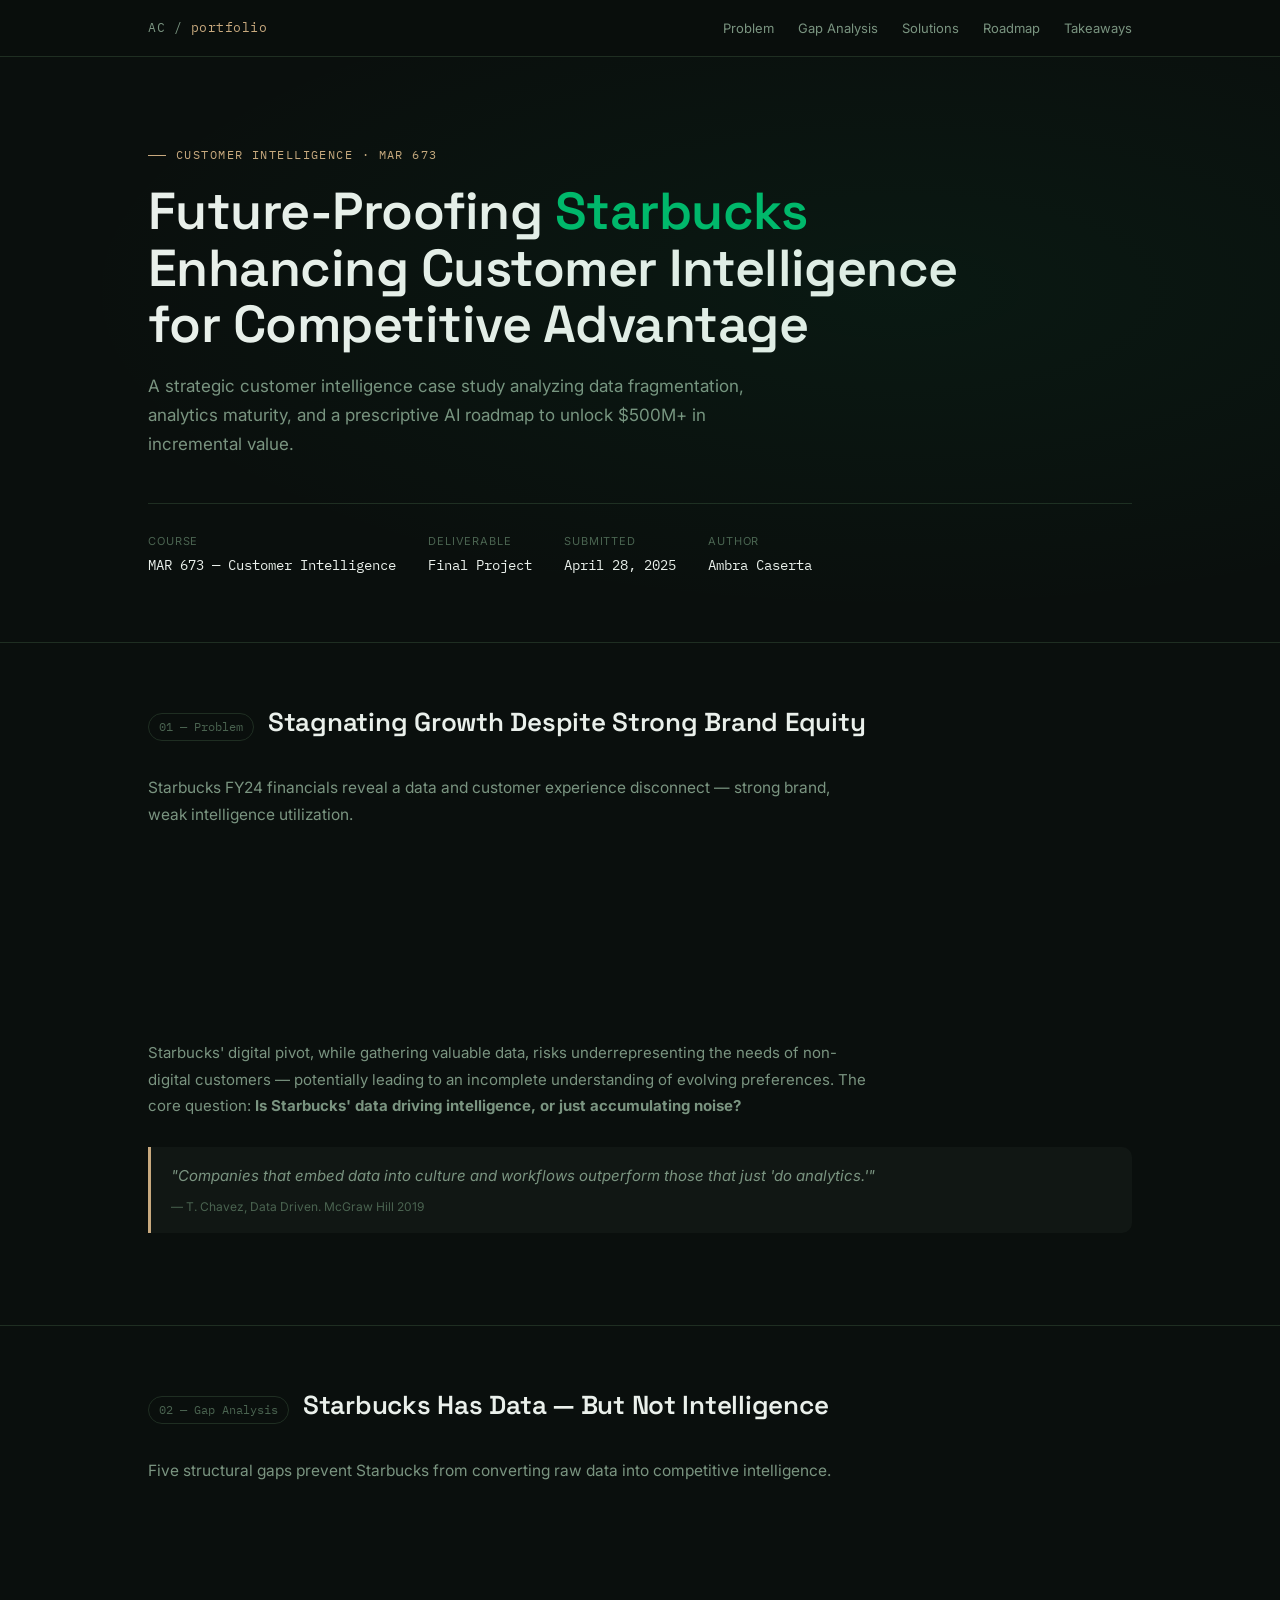
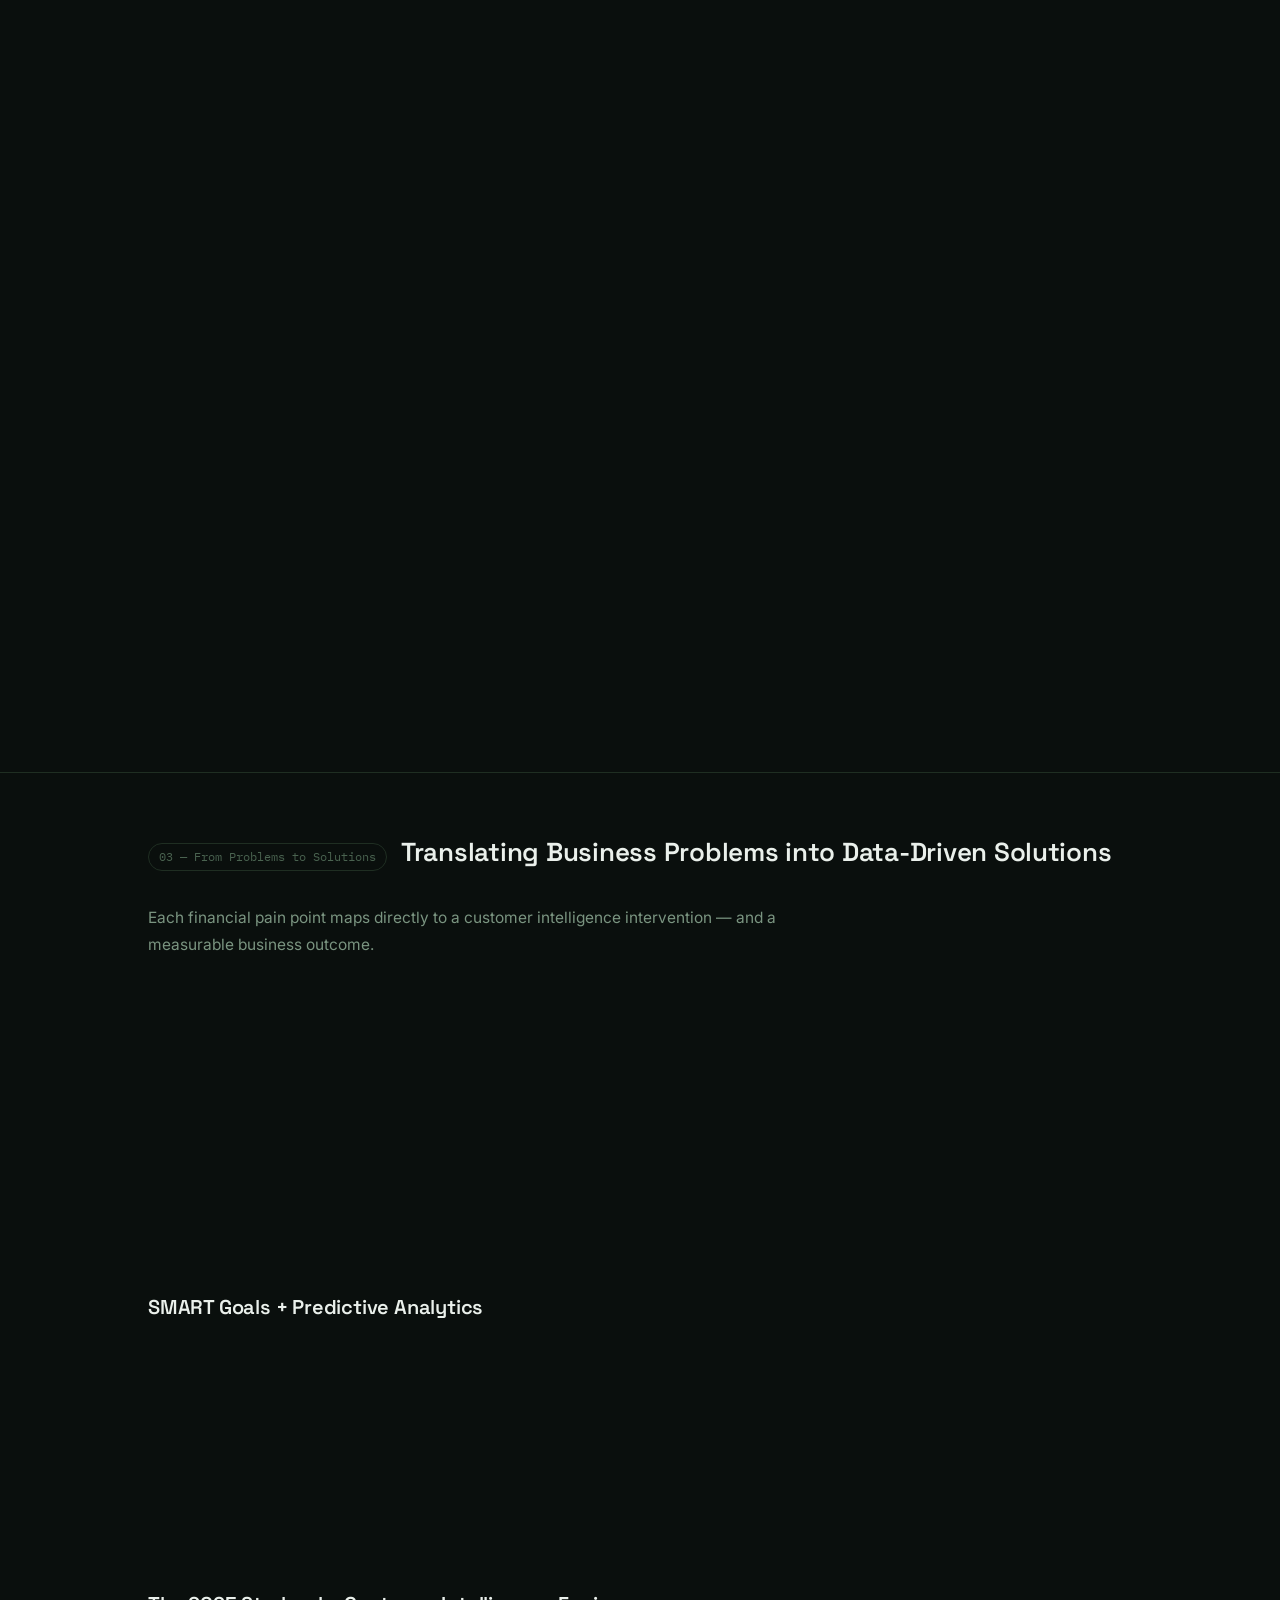
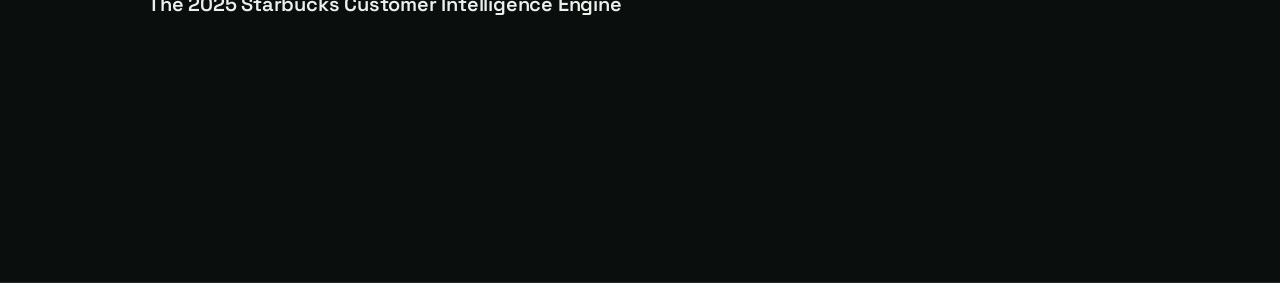
==== projects/Future-proofing-starbucks.html @ 700028c3 "Create Future-proofing-starbucks.html" ====
<!DOCTYPE html>
<html lang="en">
<head>
  <meta charset="UTF-8">
  <meta name="viewport" content="width=device-width, initial-scale=1.0">
  <meta name="description" content="Future-Proofing Starbucks — Customer Intelligence Strategy Case Study by Ambra Caserta">
  <title>Future-Proofing Starbucks — Customer Intelligence Case Study</title>
  <link rel="preconnect" href="https://fonts.googleapis.com">
  <link rel="preconnect" href="https://fonts.gstatic.com" crossorigin>
  <link href="https://fonts.googleapis.com/css2?family=Space+Grotesk:wght@400;500;600;700&family=Inter:wght@400;500;600&family=IBM+Plex+Mono:wght@400;500;600&display=swap" rel="stylesheet">

  <style>
    /* ── Variables ── */
    :root {
      --bg:        #0a0f0d;
      --surface:   #111714;
      --surface-2: #182018;
      --line:      #1f2e22;
      --text:      #eaf0eb;
      --muted:     #7a9480;
      --faint:     #4a6350;
      --green:     #00b86b;
      --green-dim: #007a47;
      --gold:      #c8a97e;
      --gold-dim:  #8a6f4e;
      --warn:      #e4572e;
      --radius:    10px;
    }

    /* ── Reset ── */
    *, *::before, *::after { box-sizing: border-box; margin: 0; padding: 0; }
    img { max-width: 100%; display: block; }
    html { scroll-behavior: smooth; }

    body {
      background: var(--bg);
      color: var(--text);
      font-family: 'Inter', sans-serif;
      line-height: 1.7;
      -webkit-font-smoothing: antialiased;
      -moz-osx-font-smoothing: grayscale;
    }

    h1,h2,h3,h4 {
      font-family: 'Space Grotesk', sans-serif;
      font-weight: 600;
      letter-spacing: -0.01em;
      line-height: 1.2;
    }

    a { color: inherit; text-decoration: none; }
    a:focus, button:focus { outline: 2px solid var(--gold); outline-offset: 3px; }

    .wrap { max-width: 1040px; margin: 0 auto; padding: 0 28px; }

    /* ── Topbar ── */
    .topbar {
      position: sticky; top: 0; z-index: 20;
      background: rgba(10,15,13,0.88);
      backdrop-filter: blur(8px);
      border-bottom: 1px solid var(--line);
    }
    .topbar .wrap {
      display: flex; align-items: center;
      justify-content: space-between; height: 56px;
    }
    .topbar .brand {
      font-family: 'IBM Plex Mono', monospace;
      font-size: 13px; color: var(--muted); letter-spacing: 0.04em;
    }
    .topbar .brand span { color: var(--gold); }
    .topbar nav { display: flex; gap: 24px; font-size: 13px; }
    .topbar nav a { color: var(--muted); transition: color .15s; }
    .topbar nav a:hover { color: var(--gold); }
    @media (max-width:640px) { .topbar nav { display: none; } }

    /* ── Hero ── */
    .hero {
      padding: 88px 0 64px;
      border-bottom: 1px solid var(--line);
      position: relative; overflow: hidden;
    }
    .hero::before {
      content: '';
      position: absolute; inset: 0;
      background: radial-gradient(ellipse at 70% 40%, rgba(0,184,107,0.06) 0%, transparent 65%);
      pointer-events: none;
    }
    .eyebrow {
      font-family: 'IBM Plex Mono', monospace;
      font-size: 12px; color: var(--gold);
      text-transform: uppercase; letter-spacing: 0.12em;
      margin-bottom: 18px;
      display: flex; align-items: center; gap: 10px;
    }
    .eyebrow::before {
      content: ''; width: 18px; height: 1px;
      background: var(--gold); display: inline-block;
    }
    .hero h1 {
      font-size: clamp(30px, 5vw, 52px);
      line-height: 1.08; max-width: 820px;
      color: var(--text);
    }
    .hero h1 em { color: var(--green); font-style: normal; }
    .hero .sub {
      color: var(--muted); font-size: 17px;
      max-width: 600px; margin-top: 20px;
    }
    .hero-meta {
      display: flex; flex-wrap: wrap; gap: 32px;
      margin-top: 44px; padding-top: 28px;
      border-top: 1px solid var(--line);
    }
    .hero-meta div { display: flex; flex-direction: column; gap: 4px; }
    .hero-meta .k {
      font-size: 11px; text-transform: uppercase;
      letter-spacing: 0.08em; color: var(--faint);
    }
    .hero-meta .v {
      font-family: 'IBM Plex Mono', monospace;
      font-size: 14px; color: var(--text);
    }

    /* ── Section Shell ── */
    section.block { padding: 64px 0; border-bottom: 1px solid var(--line); }
    .block-head { display: flex; align-items: baseline; gap: 14px; margin-bottom: 34px; }
    .block-head .tag {
      font-family: 'IBM Plex Mono', monospace; font-size: 12px;
      color: var(--faint); border: 1px solid var(--line);
      border-radius: 20px; padding: 3px 10px; white-space: nowrap;
    }
    .block-head h2 { font-size: 26px; }
    .block p.lede { color: var(--muted); max-width: 700px; font-size: 15.5px; }

    /* ── Problem: KPI Cards ── */
    .kpi-grid {
      display: grid;
      grid-template-columns: repeat(4, 1fr);
      gap: 14px; margin-top: 28px;
    }
    @media (max-width:860px) { .kpi-grid { grid-template-columns: repeat(2,1fr); } }
    @media (max-width:480px) { .kpi-grid { grid-template-columns: 1fr; } }

    .kpi-card {
      background: var(--surface);
      border: 1px solid var(--line);
      border-radius: var(--radius);
      padding: 22px 20px;
      border-top: 3px solid var(--warn);
    }
    .kpi-card .num {
      font-family: 'IBM Plex Mono', monospace;
      font-size: 28px; color: var(--warn); font-weight: 700;
    }
    .kpi-card .lbl { font-size: 13px; color: var(--muted); margin-top: 6px; line-height: 1.4; }

    .problem-text {
      margin-top: 28px; color: var(--muted);
      font-size: 15px; max-width: 720px; line-height: 1.75;
    }

    /* ── Gap Analysis ── */
    .gap-grid {
      display: grid;
      grid-template-columns: repeat(auto-fit, minmax(220px,1fr));
      gap: 14px; margin-top: 28px;
    }
    .gap-card {
      background: var(--surface);
      border: 1px solid var(--line);
      border-radius: var(--radius);
      padding: 22px 20px;
    }
    .gap-card .icon { font-size: 22px; margin-bottom: 10px; }
    .gap-card h3 { font-size: 15px; margin-bottom: 8px; color: var(--gold); }
    .gap-card p { font-size: 13.5px; color: var(--muted); margin: 0; }

    /* ── Maturity Benchmarking ── */
    .bench-wrap {
      background: var(--surface);
      border: 1px solid var(--line);
      border-radius: var(--radius);
      padding: 28px 26px; margin-top: 28px;
    }
    .bench-wrap h3 { font-size: 16px; margin-bottom: 20px; }
    .bench-row {
      display: flex; align-items: center;
      gap: 14px; margin-bottom: 14px;
    }
    .bench-label {
      font-family: 'IBM Plex Mono', monospace;
      font-size: 13px; min-width: 110px; color: var(--text);
    }
    .bench-bar-wrap { flex: 1; background: var(--line); border-radius: 4px; height: 10px; }
    .bench-bar { height: 10px; border-radius: 4px; transition: width 1s ease; }
    .bench-bar.sbux  { background: var(--green); }
    .bench-bar.dunkin{ background: var(--muted); }
    .bench-bar.mccafe{ background: var(--gold); }
    .bench-bar.pret  { background: var(--faint); }
    .bench-score {
      font-family: 'IBM Plex Mono', monospace;
      font-size: 13px; color: var(--muted); min-width: 40px; text-align: right;
    }
    .bench-note {
      margin-top: 18px; font-size: 13px; color: var(--faint);
      border-left: 2px solid var(--line); padding-left: 12px; line-height: 1.6;
    }

    /* ── Solution Bridge ── */
    .bridge-grid {
      display: grid;
      grid-template-columns: repeat(3,1fr);
      gap: 1px; background: var(--line);
      border: 1px solid var(--line);
      border-radius: var(--radius);
      overflow: hidden; margin-top: 28px;
    }
    @media (max-width:720px) { .bridge-grid { grid-template-columns: 1fr; } }
    .bridge-col { background: var(--surface); padding: 24px 22px; }
    .bridge-col .col-tag {
      font-family: 'IBM Plex Mono', monospace;
      font-size: 11px; text-transform: uppercase;
      letter-spacing: 0.1em; color: var(--gold);
      margin-bottom: 14px;
    }
    .bridge-col ul { padding-left: 16px; }
    .bridge-col li { font-size: 13.5px; color: var(--muted); margin-bottom: 8px; line-height: 1.55; }

    /* ── Future State Pillars ── */
    .pillars-grid {
      display: grid;
      grid-template-columns: repeat(auto-fit, minmax(220px,1fr));
      gap: 14px; margin-top: 28px;
    }
    .pillar-card {
      background: var(--surface);
      border: 1px solid var(--line);
      border-top: 3px solid var(--green);
      border-radius: var(--radius);
      padding: 22px 20px;
    }
    .pillar-card .icon { font-size: 22px; margin-bottom: 12px; }
    .pillar-card h3 { font-size: 15px; margin-bottom: 8px; }
    .pillar-card p { font-size: 13px; color: var(--muted); margin: 0; }

    /* ── Roadmap ── */
    .roadmap-grid {
      display: grid;
      grid-template-columns: repeat(4,1fr);
      gap: 1px; background: var(--line);
      border: 1px solid var(--line);
      border-radius: var(--radius);
      overflow: hidden; margin-top: 28px;
    }
    @media (max-width:860px) { .roadmap-grid { grid-template-columns: repeat(2,1fr); } }
    @media (max-width:480px) { .roadmap-grid { grid-template-columns: 1fr; } }

    .quarter {
      background: var(--surface);
      padding: 22px 18px; min-height: 200px;
    }
    .quarter .q-label {
      font-family: 'IBM Plex Mono', monospace;
      font-size: 11px; text-transform: uppercase;
      letter-spacing: 0.1em; color: var(--green);
      margin-bottom: 10px;
    }
    .quarter h3 { font-size: 14px; margin-bottom: 10px; }
    .quarter ul { padding-left: 16px; }
    .quarter li { font-size: 12.5px; color: var(--muted); margin-bottom: 6px; line-height: 1.5; }

    /* ── SMART Goals ── */
    .goals-grid {
      display: grid;
      grid-template-columns: repeat(auto-fit, minmax(210px,1fr));
      gap: 14px; margin-top: 28px;
    }
    .goal-card {
      background: var(--surface);
      border: 1px solid var(--line);
      border-radius: var(--radius);
      padding: 22px 20px;
    }
    .goal-card .g-num {
      font-family: 'IBM Plex Mono', monospace;
      font-size: 26px; color: var(--green); font-weight: 700;
    }
    .goal-card .g-lbl { font-size: 13px; color: var(--muted); margin-top: 6px; }
    .goal-card .g-how {
      font-size: 12px; color: var(--faint);
      margin-top: 10px; font-style: italic;
    }

    /* ── Takeaways ── */
    .takeaways-grid {
      display: grid;
      grid-template-columns: repeat(auto-fit, minmax(280px,1fr));
      gap: 14px; margin-top: 28px;
    }
    .takeaway-card {
      background: var(--surface);
      border: 1px solid var(--line);
      border-radius: var(--radius);
      padding: 22px 20px;
    }
    .takeaway-card .icon { font-size: 22px; margin-bottom: 10px; }
    .takeaway-card h3 { font-size: 15px; margin-bottom: 8px; color: var(--gold); }
    .takeaway-card p { font-size: 13.5px; color: var(--muted); margin: 0; line-height: 1.6; }

    /* ── Strategic Payoff ── */
    .payoff-box {
      background: var(--surface);
      border: 1px solid var(--green-dim);
      border-radius: var(--radius);
      padding: 36px 32px; margin-top: 28px;
      text-align: center;
    }
    .payoff-box .big {
      font-family: 'Space Grotesk', sans-serif;
      font-size: clamp(36px, 6vw, 60px);
      color: var(--green); font-weight: 700;
    }
    .payoff-box .payoff-lbl {
      font-size: 16px; color: var(--muted); margin-top: 10px;
    }
    .payoff-stats {
      display: flex; flex-wrap: wrap;
      justify-content: center; gap: 32px; margin-top: 28px;
    }
    .payoff-stat .ps-num {
      font-family: 'IBM Plex Mono', monospace;
      font-size: 22px; color: var(--gold); font-weight: 700;
    }
    .payoff-stat .ps-lbl { font-size: 12px; color: var(--faint); margin-top: 4px; }
    .payoff-note {
      margin-top: 20px; font-size: 13px;
      color: var(--faint); max-width: 600px;
      margin-left: auto; margin-right: auto;
      line-height: 1.6;
    }

    /* ── Quote ── */
    .pull-quote {
      border-left: 3px solid var(--gold);
      padding: 16px 20px; margin: 28px 0;
      background: var(--surface);
      border-radius: 0 var(--radius) var(--radius) 0;
    }
    .pull-quote p {
      font-size: 15px; font-style: italic;
      color: var(--muted); margin: 0;
    }
    .pull-quote cite {
      display: block; font-size: 12px;
      color: var(--faint); margin-top: 8px; font-style: normal;
    }

    /* ── Footer ── */
    footer {
      padding: 40px 0;
      border-top: 1px solid var(--line);
    }
    footer .wrap {
      display: flex; flex-wrap: wrap;
      justify-content: space-between;
      align-items: center; gap: 16px;
    }
    footer p {
      font-size: 13px; color: var(--faint);
    }
    .btn-back {
      display: inline-block;
      padding: 10px 22px;
      background: var(--surface);
      border: 1px solid var(--line);
      border-radius: 6px;
      font-size: 13px; color: var(--muted);
      transition: border-color .15s, color .15s;
      cursor: pointer;
    }
    .btn-back:hover { border-color: var(--gold); color: var(--gold); }

    /* ── Reveal animation ── */
    .reveal {
      opacity: 0; transform: translateY(18px);
      transition: opacity 0.5s ease, transform 0.5s ease;
    }
    .reveal.is-visible { opacity: 1; transform: none; }
  </style>
</head>

<body>

  <!-- ── Topbar ── -->
  <header class="topbar">
    <div class="wrap">
      <span class="brand">AC / <span>portfolio</span></span>
      <nav>
        <a href="#problem">Problem</a>
        <a href="#gaps">Gap Analysis</a>
        <a href="#solutions">Solutions</a>
        <a href="#roadmap">Roadmap</a>
        <a href="#takeaways">Takeaways</a>
      </nav>
    </div>
  </header>

  <!-- ── Hero ── -->
  <section class="hero">
    <div class="wrap">
      <p class="eyebrow">Customer Intelligence · MAR 673</p>
      <h1>Future-Proofing <em>Starbucks</em><br>Enhancing Customer Intelligence<br>for Competitive Advantage</h1>
      <p class="sub">A strategic customer intelligence case study analyzing data fragmentation, analytics maturity, and a prescriptive AI roadmap to unlock $500M+ in incremental value.</p>
      <div class="hero-meta">
        <div><span class="k">Course</span><span class="v">MAR 673 — Customer Intelligence</span></div>
        <div><span class="k">Deliverable</span><span class="v">Final Project</span></div>
        <div><span class="k">Submitted</span><span class="v">April 28, 2025</span></div>
        <div><span class="k">Author</span><span class="v">Ambra Caserta</span></div>
      </div>
    </div>
  </section>

  <!-- ── 1. Problem ── -->
  <section class="block" id="problem">
    <div class="wrap">
      <div class="block-head">
        <span class="tag">01 — Problem</span>
        <h2>Stagnating Growth Despite Strong Brand Equity</h2>
      </div>
      <p class="lede">Starbucks FY24 financials reveal a data and customer experience disconnect — strong brand, weak intelligence utilization.</p>

      <div class="kpi-grid">
        <div class="kpi-card reveal">
          <div class="num">+1%</div>
          <div class="lbl">Revenue Growth FY24 — lagging industry benchmarks</div>
        </div>
        <div class="kpi-card reveal">
          <div class="num">−2%</div>
          <div class="lbl">Comparable Sales Decline — weakened store performance</div>
        </div>
        <div class="kpi-card reveal">
          <div class="num">−15%</div>
          <div class="lbl">Margin Drop — labor cost inflation & unoptimized promotions</div>
        </div>
        <div class="kpi-card reveal">
          <div class="num">−8%</div>
          <div class="lbl">EPS Drop YoY — despite $3.8B in revenue</div>
        </div>
      </div>

      <p class="problem-text">
        Starbucks' digital pivot, while gathering valuable data, risks underrepresenting the needs of non-digital customers — potentially leading to an incomplete understanding of evolving preferences. The core question: <strong>Is Starbucks' data driving intelligence, or just accumulating noise?</strong>
      </p>

      <div class="pull-quote">
        <p>"Companies that embed data into culture and workflows outperform those that just 'do analytics.'"</p>
        <cite>— T. Chavez, Data Driven. McGraw Hill 2019</cite>
      </div>
    </div>
  </section>

  <!-- ── 2. Gap Analysis ── -->
  <section class="block" id="gaps">
    <div class="wrap">
      <div class="block-head">
        <span class="tag">02 — Gap Analysis</span>
        <h2>Starbucks Has Data — But Not Intelligence</h2>
      </div>
      <p class="lede">Five structural gaps prevent Starbucks from converting raw data into competitive intelligence.</p>

      <div class="gap-grid">
        <div class="gap-card reveal">
          <div class="icon">🗂️</div>
          <h3>Data Fragmentation</h3>
          <p>Customer data lives in silos across app, store, and rewards — weak 360° visibility across touchpoints.</p>
        </div>
        <div class="gap-card reveal">
          <div class="icon">🔮</div>
          <h3>Low Prescriptive Maturity</h3>
          <p>Analytics focuses on past behavior, not future predictions — reactive vs. proactive decisions.</p>
        </div>
        <div class="gap-card reveal">
          <div class="icon">⚡</div>
          <h3>Lagging Real-Time CX</h3>
          <p>Lack of real-time personalization — missed moments to engage meaningfully at key touchpoints.</p>
        </div>
        <div class="gap-card reveal">
          <div class="icon">📱</div>
          <h3>Digital Overreliance</h3>
          <p>Heavy focus on digital users underrepresents non-digital customer needs and preferences.</p>
        </div>
        <div class="gap-card reveal">
          <div class="icon">🧠</div>
          <h3>Limited Data Culture</h3>
          <p>Analytics isn't democratized across teams — slows action and strategic alignment organization-wide.</p>
        </div>
      </div>

      <!-- Benchmarking -->
      <div class="bench-wrap reveal">
        <h3>Analytics Maturity — Competitive Benchmarking</h3>
        <div class="bench-row">
          <span class="bench-label">Starbucks</span>
          <div class="bench-bar-wrap"><div class="bench-bar sbux" style="width:72%"></div></div>
          <span class="bench-score">72 / 100</span>
        </div>
        <div class="bench-row">
          <span class="bench-label">McCafé</span>
          <div class="bench-bar-wrap"><div class="bench-bar mccafe" style="width:68%"></div></div>
          <span class="bench-score">68 / 100</span>
        </div>
        <div class="bench-row">
          <span class="bench-label">Pret</span>
          <div class="bench-bar-wrap"><div class="bench-bar pret" style="width:65%"></div></div>
          <span class="bench-score">65 / 100</span>
        </div>
        <div class="bench-row">
          <span class="bench-label">Dunkin'</span>
          <div class="bench-bar-wrap"><div class="bench-bar dunkin" style="width:61%"></div></div>
          <span class="bench-score">61 / 100</span>
        </div>
        <p class="bench-note">
          Overall Analytics Maturity Score: <strong>3.0 / 5</strong> · Starbucks leads overall but lags in prescriptive capabilities and real-time decision-making. McCafé is rapidly closing the gap (index: 1.08). McKinsey 2024: companies that operationalize prescriptive analytics see up to 30% improvement in marketing ROI.
        </p>
      </div>
    </div>
  </section>

  <!-- ── 3. Solutions ── -->
  <section class="block" id="solutions">
    <div class="wrap">
      <div class="block-head">
        <span class="tag">03 — From Problems to Solutions</span>
        <h2>Translating Business Problems into Data-Driven Solutions</h2>
      </div>
      <p class="lede">Each financial pain point maps directly to a customer intelligence intervention — and a measurable business outcome.</p>

      <div class="bridge-grid reveal">
        <div class="bridge-col">
          <div class="col-tag">Business Issue</div>
          <ul>
            <li>Low Revenue Growth</li>
            <li>Margin Compression</li>
            <li>Declining EPS</li>
            <li>Weak Same-Store Sales</li>
          </ul>
        </div>
        <div class="bridge-col">
          <div class="col-tag">Solution via CI</div>
          <ul>
            <li>Loyalty-based personalization & behavior nudges</li>
            <li>Optimize promos using predictive analytics</li>
            <li>Drive high-value behaviors via targeted lifecycle offers</li>
            <li>Localized insights from customer clusters</li>
          </ul>
        </div>
        <div class="bridge-col">
          <div class="col-tag">Impact</div>
          <ul>
            <li>Increased repeat visits</li>
            <li>Less margin leakage</li>
            <li>Profitability from existing base</li>
            <li>Right product, right place, right time</li>
          </ul>
        </div>
      </div>

      <!-- SMART Goals -->
      <div class="block-head" style="margin-top:48px;">
        <h2 style="font-size:20px;">SMART Goals + Predictive Analytics</h2>
      </div>
      <div class="goals-grid">
        <div class="goal-card reveal">
          <div class="g-num">+5%</div>
          <div class="g-lbl">Revenue growth YoY</div>
          <div class="g-how">→ via better upsell targeting</div>
        </div>
        <div class="goal-card reveal">
          <div class="g-num">+8%</div>
          <div class="g-lbl">Average basket size improvement</div>
          <div class="g-how">→ via AI recommendation engines</div>
        </div>
        <div class="goal-card reveal">
          <div class="g-num">−20%</div>
          <div class="g-lbl">Reduction in promo costs</div>
          <div class="g-how">→ by using A/B tested discount models</div>
        </div>
        <div class="goal-card reveal">
          <div class="g-num">45%</div>
          <div class="g-lbl">Loyalty program penetration (from 31%)</div>
          <div class="g-how">→ via mobile-first personalization & gamification</div>
        </div>
      </div>

      <!-- Future State Pillars -->
      <div class="block-head" style="margin-top:48px;">
        <h2 style="font-size:20px;">The 2025 Starbucks Customer Intelligence Engine</h2>
      </div>
      <div class="pillars-grid">
        <div class="pillar-card reveal">
          <div class="icon">🏗️</div>
          <h3>Unified Customer Data Platform</h3>
          <p>Real-time, omnichannel data sync across all customer touchpoints.</p>
        </div>
        <div class="pillar-card reveal">
          <div class="icon">🤖</div>
          <h3>Advanced Personalization & PA</h3>
          <p>Dynamic product suggestions and promo optimization at scale.</p>
        </div>
        <div class="pillar-card reveal">
          <div class="icon">
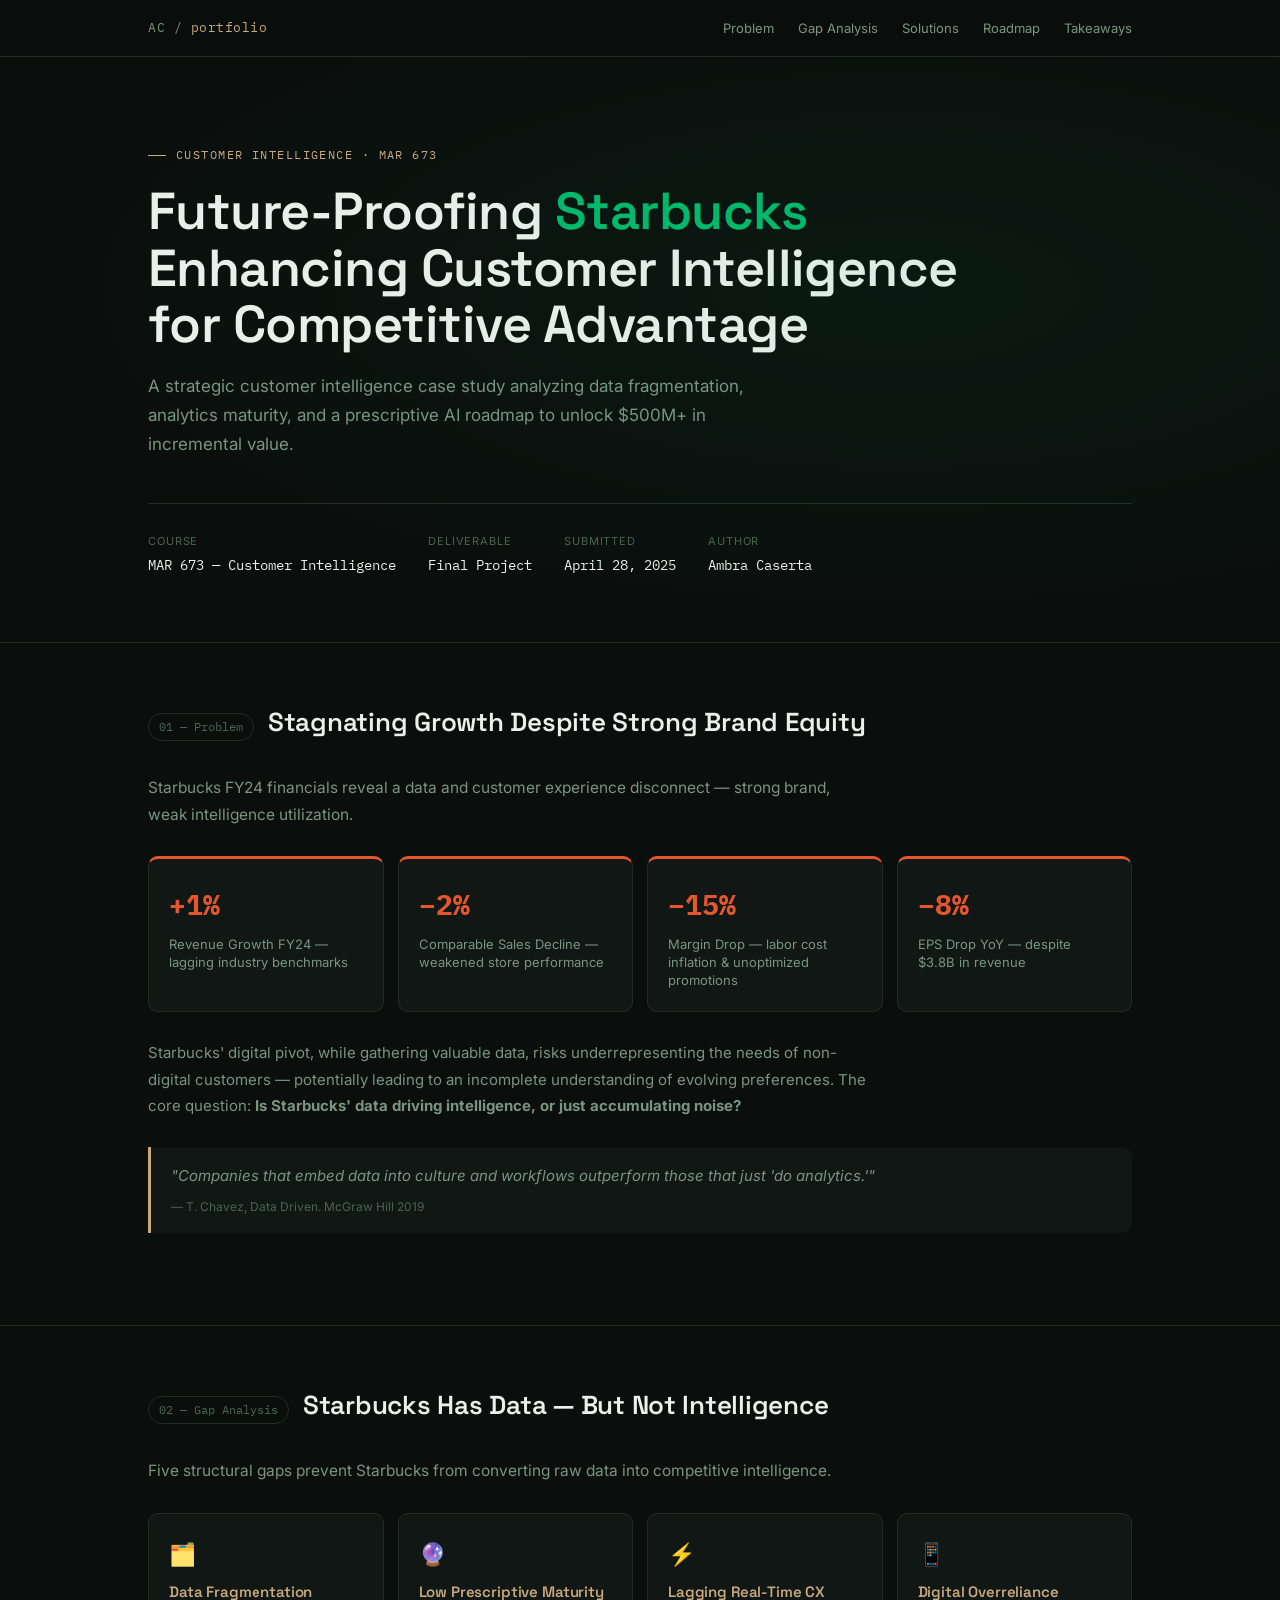
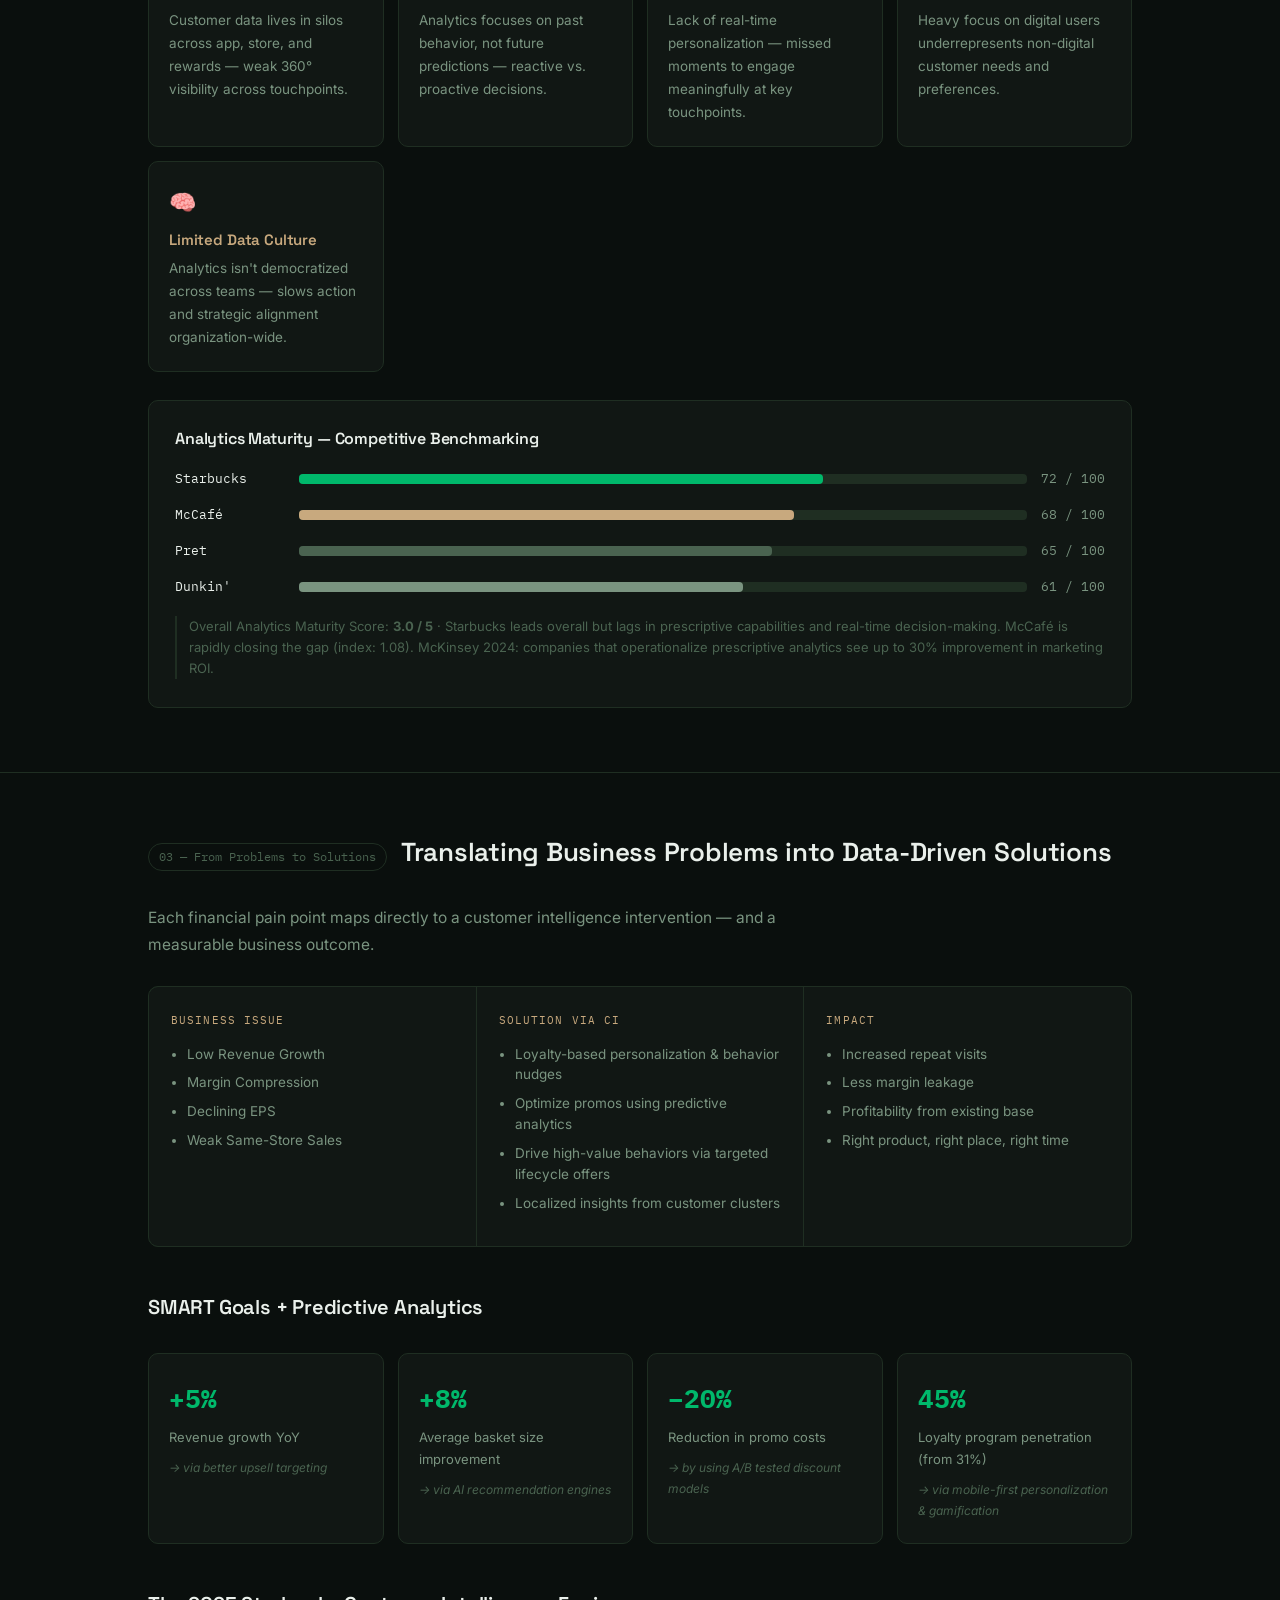
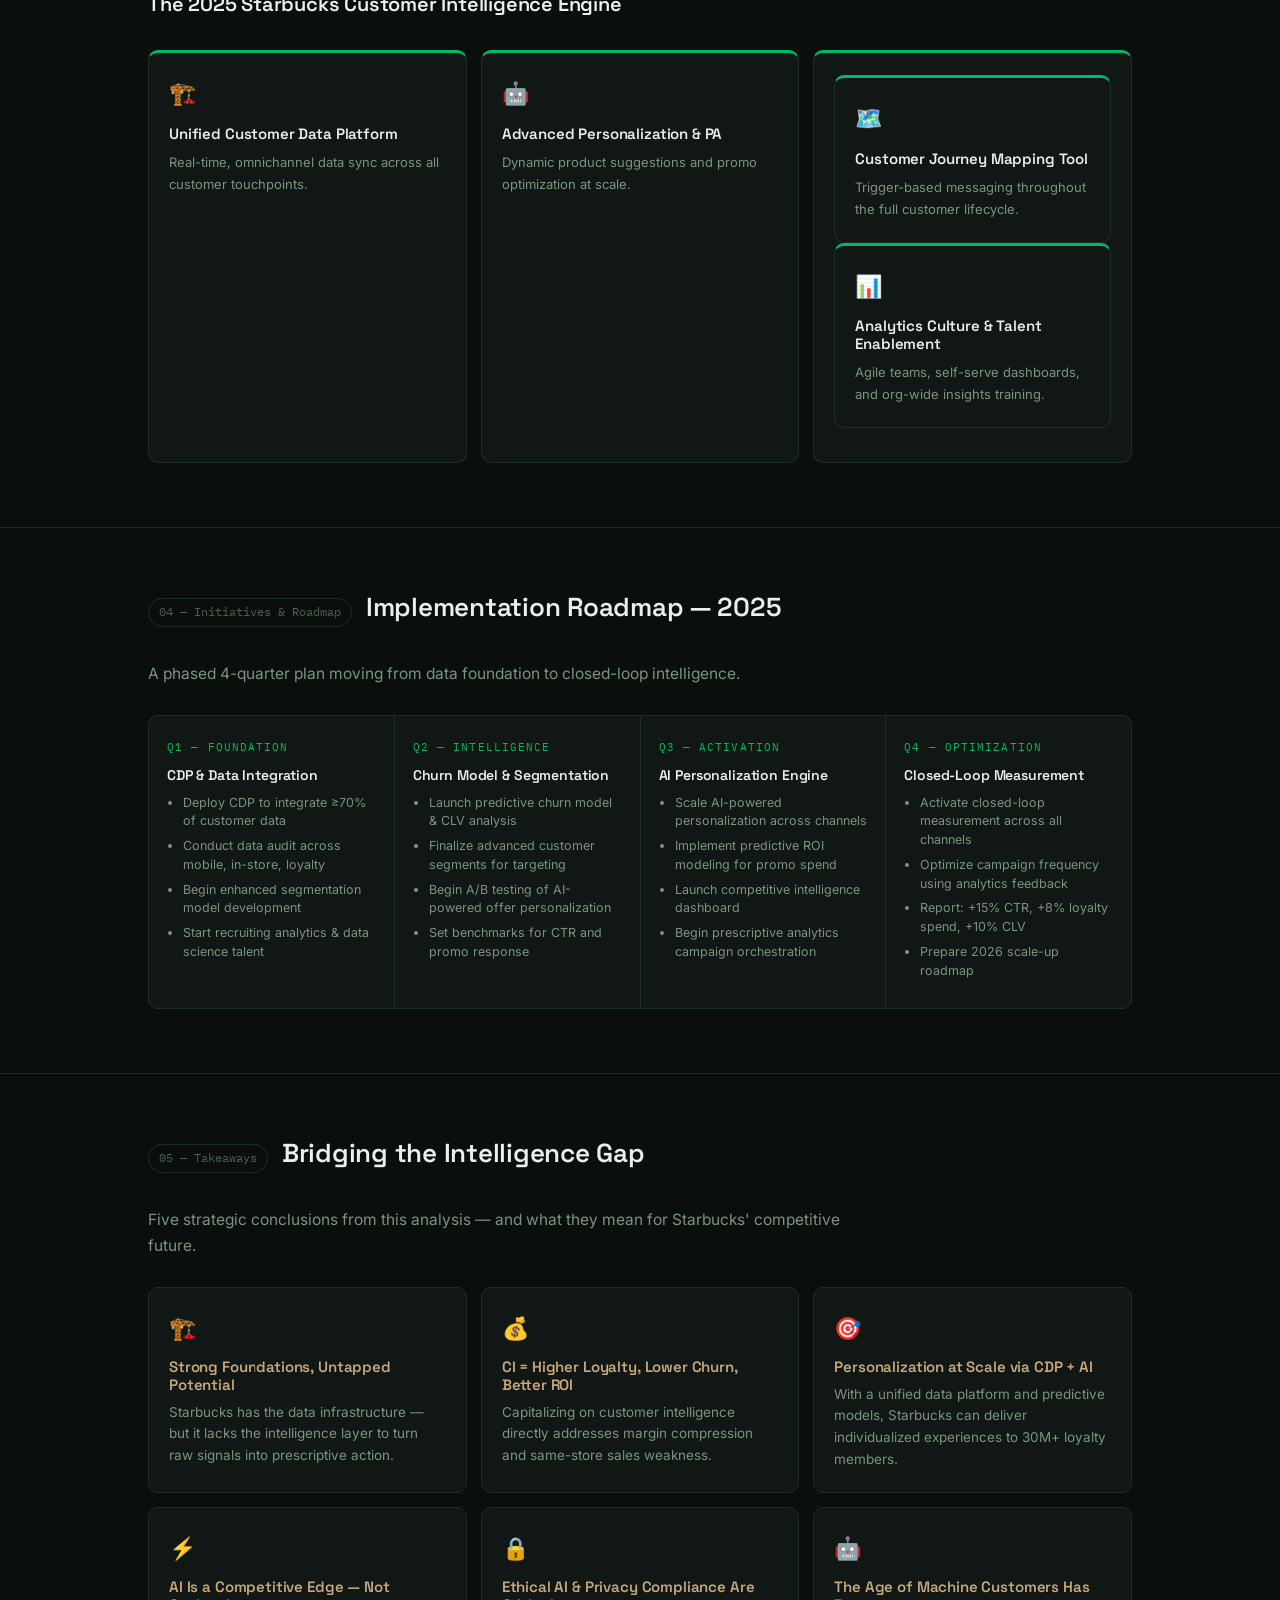
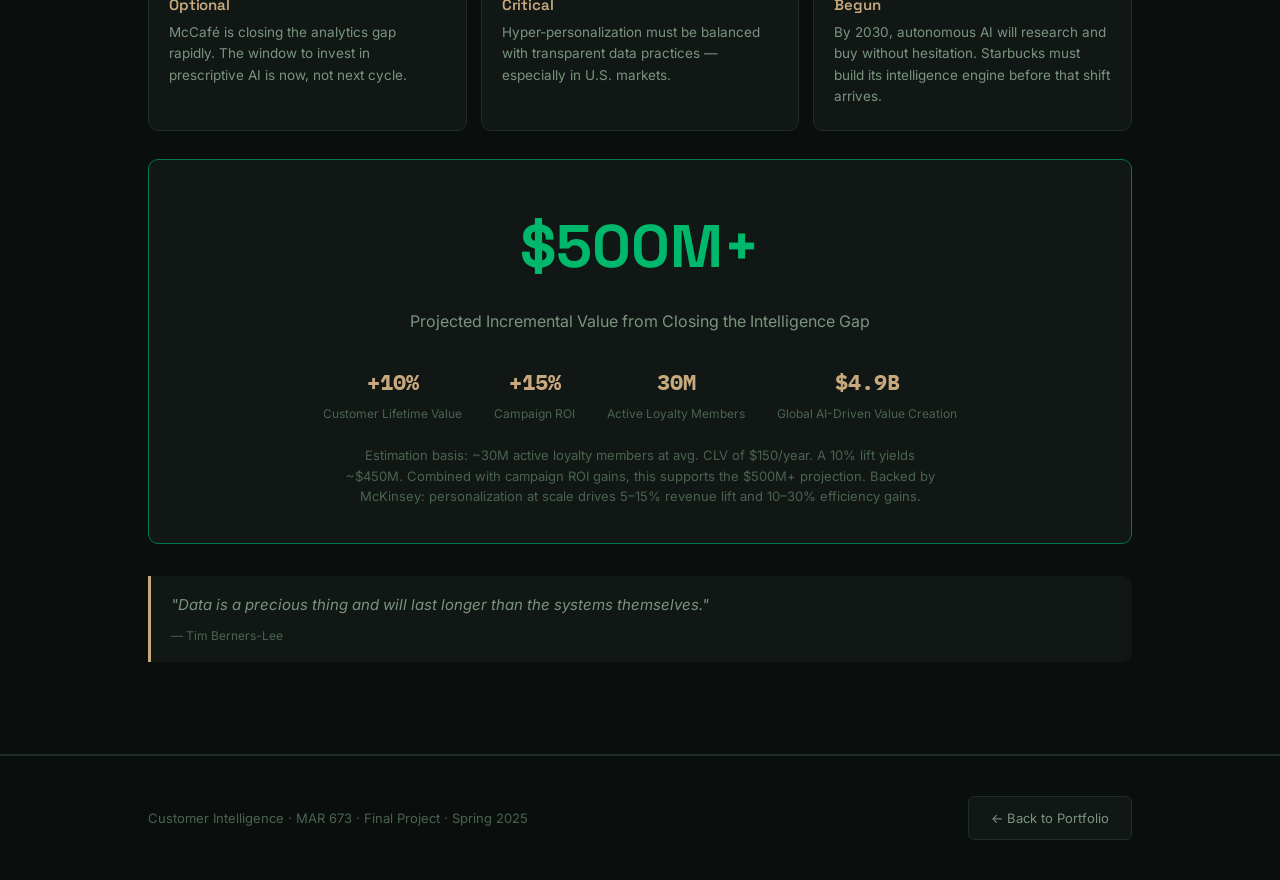
==== commit bae322b9: "Update Future-proofing-starbucks.html" ====
--- a/projects/Future-proofing-starbucks.html
+++ b/projects/Future-proofing-starbucks.html
@@ -610,3 +610,186 @@
         </div>
         <div class="pillar-card reveal">
           <div class="icon">
+        <div class="pillar-card reveal">
+          <div class="icon">🗺️</div>
+          <h3>Customer Journey Mapping Tool</h3>
+          <p>Trigger-based messaging throughout the full customer lifecycle.</p>
+        </div>
+        <div class="pillar-card reveal">
+          <div class="icon">📊</div>
+          <h3>Analytics Culture & Talent Enablement</h3>
+          <p>Agile teams, self-serve dashboards, and org-wide insights training.</p>
+        </div>
+      </div>
+    </div>
+  </section>
+
+  <!-- ── 4. Roadmap ── -->
+  <section class="block" id="roadmap">
+    <div class="wrap">
+      <div class="block-head">
+        <span class="tag">04 — Initiatives & Roadmap</span>
+        <h2>Implementation Roadmap — 2025</h2>
+      </div>
+      <p class="lede">A phased 4-quarter plan moving from data foundation to closed-loop intelligence.</p>
+
+      <div class="roadmap-grid">
+        <div class="quarter reveal">
+          <div class="q-label">Q1 — Foundation</div>
+          <h3>CDP & Data Integration</h3>
+          <ul>
+            <li>Deploy CDP to integrate ≥70% of customer data</li>
+            <li>Conduct data audit across mobile, in-store, loyalty</li>
+            <li>Begin enhanced segmentation model development</li>
+            <li>Start recruiting analytics & data science talent</li>
+          </ul>
+        </div>
+        <div class="quarter reveal">
+          <div class="q-label">Q2 — Intelligence</div>
+          <h3>Churn Model & Segmentation</h3>
+          <ul>
+            <li>Launch predictive churn model & CLV analysis</li>
+            <li>Finalize advanced customer segments for targeting</li>
+            <li>Begin A/B testing of AI-powered offer personalization</li>
+            <li>Set benchmarks for CTR and promo response</li>
+          </ul>
+        </div>
+        <div class="quarter reveal">
+          <div class="q-label">Q3 — Activation</div>
+          <h3>AI Personalization Engine</h3>
+          <ul>
+            <li>Scale AI-powered personalization across channels</li>
+            <li>Implement predictive ROI modeling for promo spend</li>
+            <li>Launch competitive intelligence dashboard</li>
+            <li>Begin prescriptive analytics campaign orchestration</li>
+          </ul>
+        </div>
+        <div class="quarter reveal">
+          <div class="q-label">Q4 — Optimization</div>
+          <h3>Closed-Loop Measurement</h3>
+          <ul>
+            <li>Activate closed-loop measurement across all channels</li>
+            <li>Optimize campaign frequency using analytics feedback</li>
+            <li>Report: +15% CTR, +8% loyalty spend, +10% CLV</li>
+            <li>Prepare 2026 scale-up roadmap</li>
+          </ul>
+        </div>
+      </div>
+    </div>
+  </section>
+
+  <!-- ── 5. Takeaways ── -->
+  <section class="block" id="takeaways">
+    <div class="wrap">
+      <div class="block-head">
+        <span class="tag">05 — Takeaways</span>
+        <h2>Bridging the Intelligence Gap</h2>
+      </div>
+      <p class="lede">Five strategic conclusions from this analysis — and what they mean for Starbucks' competitive future.</p>
+
+      <div class="takeaways-grid">
+        <div class="takeaway-card reveal">
+          <div class="icon">🏗️</div>
+          <h3>Strong Foundations, Untapped Potential</h3>
+          <p>Starbucks has the data infrastructure — but it lacks the intelligence layer to turn raw signals into prescriptive action.</p>
+        </div>
+        <div class="takeaway-card reveal">
+          <div class="icon">💰</div>
+          <h3>CI = Higher Loyalty, Lower Churn, Better ROI</h3>
+          <p>Capitalizing on customer intelligence directly addresses margin compression and same-store sales weakness.</p>
+        </div>
+        <div class="takeaway-card reveal">
+          <div class="icon">🎯</div>
+          <h3>Personalization at Scale via CDP + AI</h3>
+          <p>With a unified data platform and predictive models, Starbucks can deliver individualized experiences to 30M+ loyalty members.</p>
+        </div>
+        <div class="takeaway-card reveal">
+          <div class="icon">⚡</div>
+          <h3>AI Is a Competitive Edge — Not Optional</h3>
+          <p>McCafé is closing the analytics gap rapidly. The window to invest in prescriptive AI is now, not next cycle.</p>
+        </div>
+        <div class="takeaway-card reveal">
+          <div class="icon">🔒</div>
+          <h3>Ethical AI & Privacy Compliance Are Critical</h3>
+          <p>Hyper-personalization must be balanced with transparent data practices — especially in U.S. markets.</p>
+        </div>
+        <div class="takeaway-card reveal">
+          <div class="icon">🤖</div>
+          <h3>The Age of Machine Customers Has Begun</h3>
+          <p>By 2030, autonomous AI will research and buy without hesitation. Starbucks must build its intelligence engine before that shift arrives.</p>
+        </div>
+      </div>
+
+      <!-- Strategic Payoff -->
+      <div class="payoff-box reveal">
+        <div class="big">$500M+</div>
+        <div class="payoff-lbl">Projected Incremental Value from Closing the Intelligence Gap</div>
+        <div class="payoff-stats">
+          <div class="payoff-stat">
+            <div class="ps-num">+10%</div>
+            <div class="ps-lbl">Customer Lifetime Value</div>
+          </div>
+          <div class="payoff-stat">
+            <div class="ps-num">+15%</div>
+            <div class="ps-lbl">Campaign ROI</div>
+          </div>
+          <div class="payoff-stat">
+            <div class="ps-num">30M</div>
+            <div class="ps-lbl">Active Loyalty Members</div>
+          </div>
+          <div class="payoff-stat">
+            <div class="ps-num">$4.9B</div>
+            <div class="ps-lbl">Global AI-Driven Value Creation</div>
+          </div>
+        </div>
+        <p class="payoff-note">
+          Estimation basis: ~30M active loyalty members at avg. CLV of $150/year. A 10% lift yields ~$450M. Combined with campaign ROI gains, this supports the $500M+ projection. Backed by McKinsey: personalization at scale drives 5–15% revenue lift and 10–30% efficiency gains.
+        </p>
+      </div>
+
+      <div class="pull-quote" style="margin-top:32px;">
+        <p>"Data is a precious thing and will last longer than the systems themselves."</p>
+        <cite>— Tim Berners-Lee</cite>
+      </div>
+    </div>
+  </section>
+
+  <!-- ── Footer ── -->
+  <footer>
+    <div class="wrap">
+      <p>Customer Intelligence · MAR 673 · Final Project · Spring 2025</p>
+      <a href="index.html" class="btn-back">← Back to Portfolio</a>
+    </div>
+  </footer>
+
+  <!-- ── JS: Scroll Reveal ── -->
+  <script>
+    document.addEventListener('DOMContentLoaded', () => {
+      const prefersReducedMotion = window.matchMedia('(prefers-reduced-motion: reduce)').matches;
+      const revealTargets = document.querySelectorAll('.reveal');
+
+      if (!revealTargets.length) return;
+
+      if (prefersReducedMotion || !('IntersectionObserver' in window)) {
+        revealTargets.forEach(el => el.classList.add('is-visible'));
+        return;
+      }
+
+      const observer = new IntersectionObserver(
+        (entries) => {
+          entries.forEach((entry, i) => {
+            if (entry.isIntersecting) {
+              setTimeout(() => entry.target.classList.add('is-visible'), i * 60);
+              observer.unobserve(entry.target);
+            }
+          });
+        },
+        { threshold: 0.12, rootMargin: '0px 0px -40px 0px' }
+      );
+
+      revealTargets.forEach(el => observer.observe(el));
+    });
+  </script>
+
+</body>
+</html>
